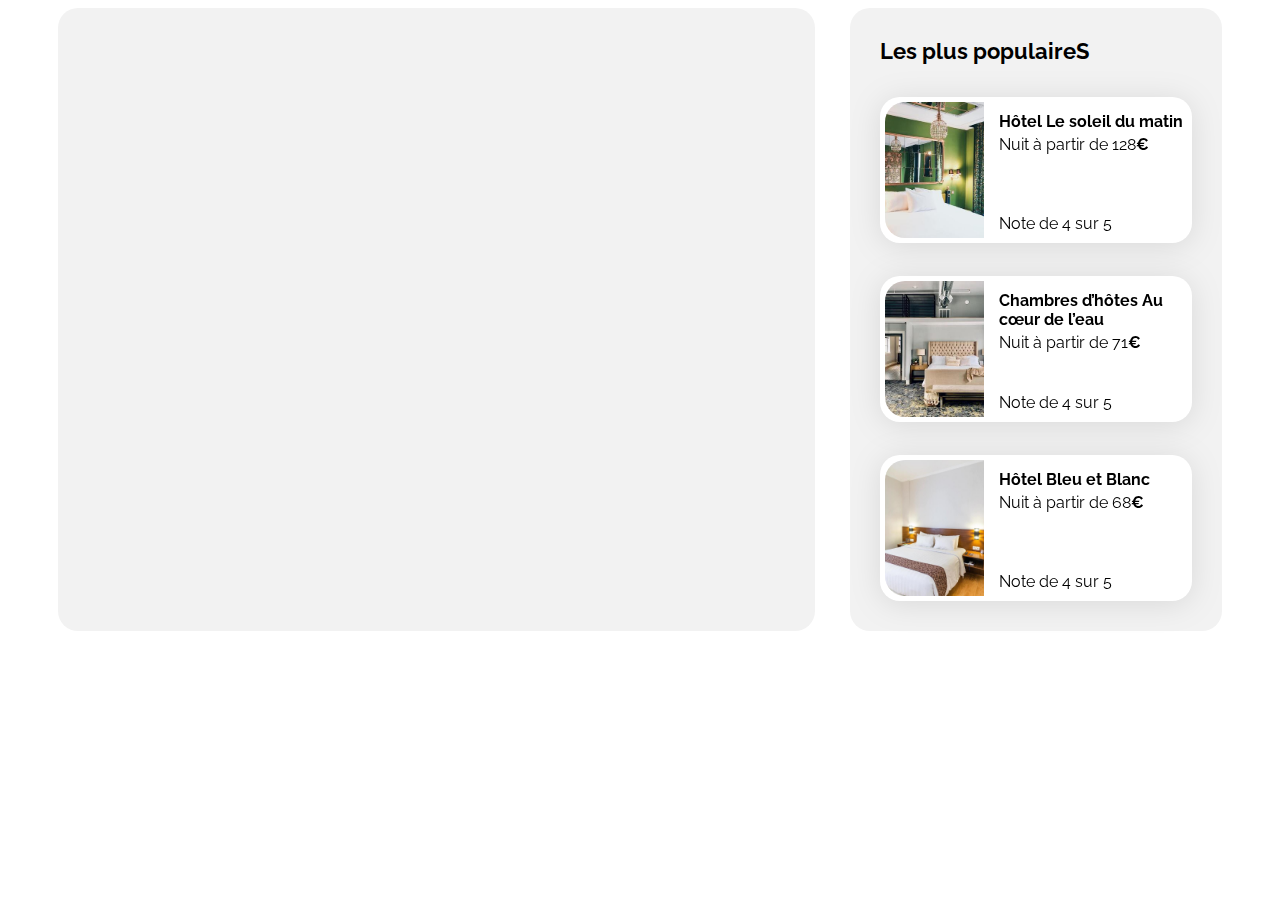
==== index.html @ c8951a64 "Test commit 1 populaireS" ====
<!DOCTYPE html>
<html lang="fr">

<head>
    <meta charset="UTF-8">
    <meta name="viewport" content="width=device-width, initial-scale=1.0">
    <title>Booki</title>
    <link rel="preconnect" href="https://fonts.googleapis.com">
    <link rel="preconnect" href="https://fonts.gstatic.com" crossorigin>
    <link href="https://fonts.googleapis.com/css2?family=Raleway:wght@400;500;700&display=swap" rel="stylesheet">
    <link rel="stylesheet" href="https://cdnjs.cloudflare.com/ajax/libs/font-awesome/6.2.1/css/all.min.css"
        integrity="sha512-MV7K8+y+gLIBoVD59lQIYicR65iaqukzvf/nwasF0nqhPay5w/9lJmVM2hMDcnK1OnMGCdVK+iQrJ7lzPJQd1w=="
        crossorigin="anonymous" referrerpolicy="no-referrer" />
    <link rel="stylesheet" href="./css/style.css">
</head>

<body>
    <div class="main-container">
        <header></header>
        <main>
            <div class="hebergements-and-populaires">
                <section class="hebergements">

                </section>
                <section class="populaires">
                    <div class="populaires-title">
                        <h2 class="section-title">Les plus populaireS </h2>
                        <i class="fa-solid fa-chart-line" aria-hidden="true"></i>
                    </div>
                    <div class="populaires-cards">
                        <a href="#">
                            <article class="card">
                                <img src="./images/hebergements/emile-guillemot.jpg" alt="Image de la chambre d'hôtel montrant un lit">
                                <div class="card-content">
                                    <div class="card-txt">
                                        <h3 class="card-title">Hôtel Le soleil du matin</h3>
                                        <p class="card-subtitle">Nuit à partir de 128<span class="euro">€</span></p>
                                    </div>
                                    <div class="card-rating">
                                        <i class="fa-xs fa-solid fa-star" aria-hidden="true"></i>
                                        <i class="fa-xs fa-solid fa-star" aria-hidden="true"></i>
                                        <i class="fa-xs fa-solid fa-star" aria-hidden="true"></i>
                                        <i class="fa-xs fa-solid fa-star" aria-hidden="true"></i>
                                        <i class="fa-xs fa-solid fa-star neutral-star" aria-hidden="true"></i>
                                        <span class="sr-only">Note de 4 sur 5</span>
                                    </div>
                                </div>
                            </article>
                        </a>
                        <a href="#">
                            <article class="card">
                                <img src="./images/hebergements/aw-creative.jpg" alt="Image de la chambre d'hôtel montrant un lit">
                                <div class="card-content">
                                    <div class="card-txt">
                                        <h3 class="card-title">Chambres d’hôtes Au cœur de l’eau</h3>
                                        <p class="card-subtitle">Nuit à partir de 71<span class="euro">€</span></p>
                                    </div>
                                    <div class="card-rating">
                                        <i class="fa-xs fa-solid fa-star" aria-hidden="true"></i>
                                        <i class="fa-xs fa-solid fa-star" aria-hidden="true"></i>
                                        <i class="fa-xs fa-solid fa-star" aria-hidden="true"></i>
                                        <i class="fa-xs fa-solid fa-star" aria-hidden="true"></i>
                                        <i class="fa-xs fa-solid fa-star neutral-star" aria-hidden="true"></i>
                                        <span class="sr-only">Note de 4 sur 5</span>
                                    </div>
                                </div>
                            </article>
                        </a>
                        <a href="#">
                            <article class="card">
                                <img src="./images/hebergements/febrian-zakaria2.jpg" alt="Image de la chambre d'hôtel montrant un lit">
                                <div class="card-content">
                                    <div class="card-txt">
                                        <h3 class="card-title">Hôtel Bleu et Blanc</h3>
                                        <p class="card-subtitle">Nuit à partir de 68<span class="euro">€</span></p>
                                    </div>
                                    <div class="card-rating">
                                        <i class="fa-xs fa-solid fa-star" aria-hidden="true"></i>
                                        <i class="fa-xs fa-solid fa-star" aria-hidden="true"></i>
                                        <i class="fa-xs fa-solid fa-star" aria-hidden="true"></i>
                                        <i class="fa-xs fa-solid fa-star" aria-hidden="true"></i>
                                        <i class="fa-xs fa-solid fa-star neutral-star" aria-hidden="true"></i>
                                        <span class="sr-only">Note de 4 sur 5</span>
                                    </div>
                                </div>
                            </article>
                        </a>
                    </div>
                </section>
            </div>
        </main>
        <footer></footer>
    </div>
</body>

</html>
---- css/style.css ----
/****** General ***********/
* {
    font-family: 'Raleway', sans-serif;
}

:root {
    --main-color: #0065FC;
    --main-bg-color: #F2F2F2;
    --filter-bg-color: #DEEBFF;
}

.fa-solid {
    color: var(--main-color);
}

body {
    display: flex;
    justify-content: center;
}

.main-container {
    width: 100%;
    max-width: 1440px;
    padding: 0 50px;
    box-sizing: border-box;
}

a {
    color: inherit;
    text-decoration: none;
}

.section-title {
    margin: 0;
    font-size: 22px;
}

.card {
    background-color: white;
    border-radius: 20px;
    padding: 5px;
    filter: drop-shadow(0px 3px 15px rgba(0, 0, 0, 0.1));
}

.card img {
    object-fit: cover;
}

.card-title {
    font-size: 16px;
}

.euro {
    font-weight: 700;
}

.neutral-star {
    color: var(--main-bg-color)
}

/****** Hebergements And Populaires ***********/
.hebergements-and-populaires {
    display: flex;
    justify-content: space-between;
}

.hebergements-and-populaires section {
    background-color: var(--main-bg-color);
    border-radius: 20px;
    padding: 30px;
    box-sizing: border-box;
}

/****** Hebergements ***********/
.hebergements {
    width: 65%;
}

/****** Populaires ***********/
.populaires {
    width: 32%;
}

.populaires-title {
    display: flex;
    justify-content: space-between;
    align-items: center;
}

.populaires-cards .card {
    display: flex;
    margin-top: 33px;
}

.populaires-cards img {
    width: 33%;
    height: 136px;
    border-top-left-radius: 20px;
    border-bottom-left-radius: 20px;
}

.populaires-cards .card-content {
    width: 67%;
    padding-left: 15px;
    display: flex;
    flex-direction: column;
    justify-content: space-between;
    box-sizing: border-box;
}

.populaires-cards .card-title {
    margin-top: 10px;
    margin-bottom: 4px;
}

.populaires-cards .card-subtitle {
    margin: 0;
}

.populaires-cards .card-rating {
    margin-bottom: 5px;
}




/* Le code ci-dessous correspond à la version responsive uniquement */

/****** Media queries ***********/
/* Medium devices (tablets, less/equal than 1024px) */
@media (max-width: 1024px) {
    .hebergements-and-populaires {
        flex-direction: column;
    }

    .hebergements {
        width: 100%;
    }

    .populaires {
        width: 100%;
        margin-top: 50px;
    }

    .populaires-cards {
        display: flex;
        flex-direction: row;
        justify-content: space-between;
    }

    .populaires-cards a {
        width: 30%;
    }

    .populaires-cards .card-title {
        font-size: 14px;
    }

    .populaires-cards .card-subtitle {
        font-size: 13px;
    }
}

/* Small devices (phones, less than 768px) */
@media (max-width: 767.98px) {
    /* ... */
}
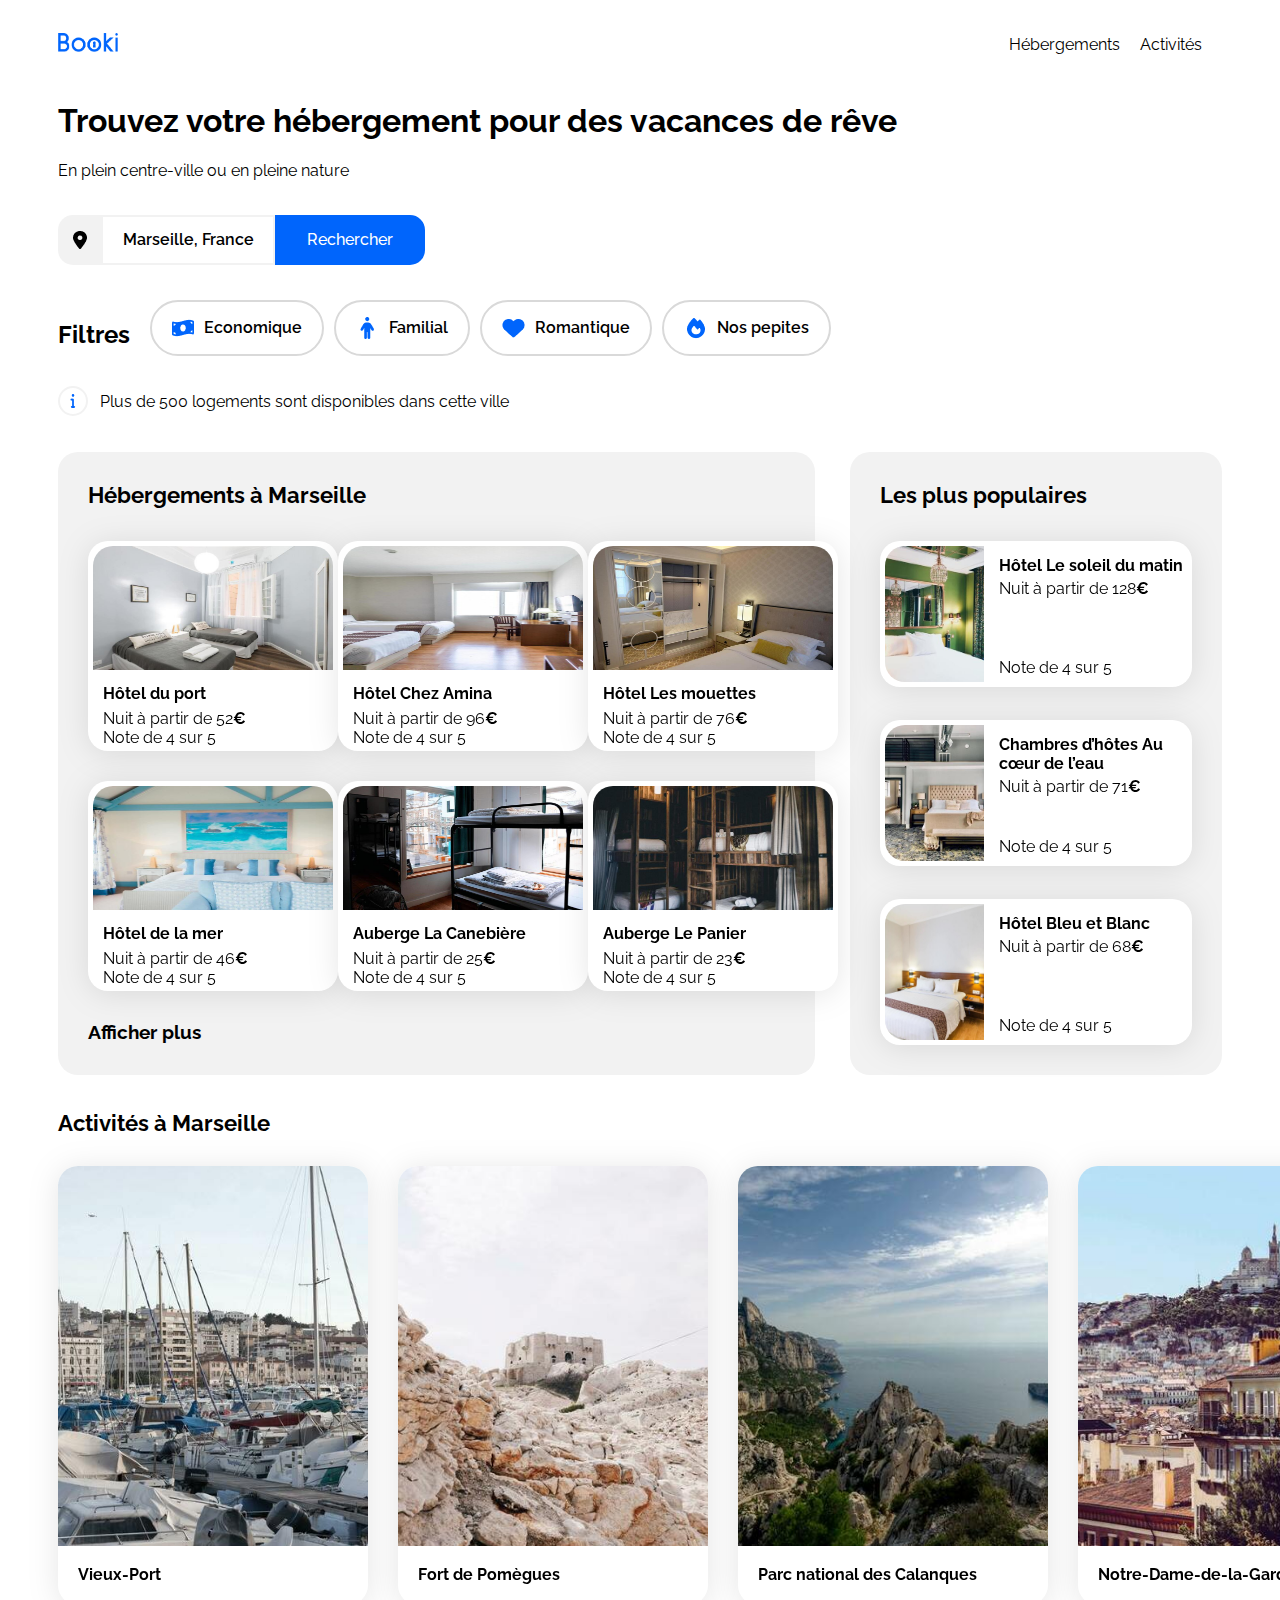
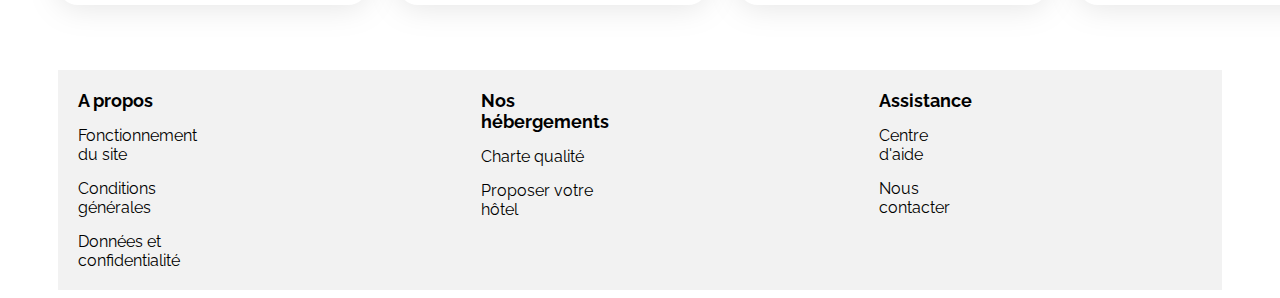
==== commit 340c7684: "Commit fin v1 pre responsiveness" ====
--- a/index.html
+++ b/index.html
@@ -16,15 +16,230 @@
 
 <body>
     <div class="main-container">
-        <header></header>
+        <header>
+            <div class="logo">
+                <img src="./images/logo/Booki.png" alt="Logo de Booki">  
+            </div>
+            <nav>
+                <ul>
+                    <li> <a href="XXXXXX">Hébergements</a></li>
+                    <li> <a href="XXXXXX">Activités</a></li>
+                </ul>
+            </nav>
+        </header>
         <main>
+            <section>
+                <h1>Trouvez votre hébergement pour des vacances de rêve</h1>
+                <p>En plein centre-ville ou en pleine nature</p>
+            </section>
+
+            <section>
+                <form action="" method="get">   
+                    <div class="icon-container">
+                        <img src="./images/Icones/Vector.png" alt="Icone">    
+                    </div>
+                    <input type="text" name="localisation" id="localisationInput" placeholder="Marseille, France">
+                    <button type="submit" id="searchButton">Rechercher</button>
+                </form>
+            </section>
+
+            <!-- Section filtres -->
+
+            <section class="filters-section">
+                
+                <h2>Filtres</h2>
+                
+                    <button type="submit" id="filterEconomic">
+                        <div class="filter-item">
+                        <img src="./images/Icones/Property 1=price.png" alt="iconeEconomic">   
+                        Economique
+                         </div>
+                    </button>
+
+                    <button type="submit" id="filterFamily">
+                        <div class="filter-item">
+                        <img src="./images/Icones/Property 1=family.png" alt="iconFamily"> 
+                        Familial
+                        </div>
+                    </button>
+                    
+                    <button type="submit" id="filterRomantic">
+                        <div class="filter-item">
+                        <img src="./images/Icones/Property 1=romantic.png" alt="iconRomantic">
+                        Romantique
+                        </div>
+                    </button>
+
+                    <button type="submit" id="filterBest">
+                        <div class="filter-item">
+                        <img src="./images/Icones/Property 1=fire.png" alt="iconFire"> 
+                        Nos pepites
+                        </div>
+                    </button>                      
+            </section>
+
+            
+            <!-- Mini section INFO -->
+
+            <section class="cadre-info">
+                <img src="./images/Icones/Property 1=info.png" alt="iconInfo" class="image-info">
+                <p>Plus de 500 logements sont disponibles dans cette ville</p>
+            </section>
+
+
             <div class="hebergements-and-populaires">
+
+             <!-- Section Hebergements -->
+
                 <section class="hebergements">
 
+                    <h2 class="section-title">Hébergements à Marseille</h2>
+                   
+                    <div class="hebergements-cards">   <!-- Equivalent de populaire-cards -->
+                        
+                    <div class="card-in-rows"> <!-- 1ère ligne via card-in-rows -->
+                        
+                        <!-- Card 1 -->
+                        <a href="#">
+                            <article class="card-hebergements">
+                                <img src="./images/hebergements/fred-kleber.jpg" alt="Image de l'hôtel du port">
+                                <div class="card-content-hebergement">
+                                    <div class="card-txt">
+                                        <h3 class="card-title-hebergements">Hôtel du port</h3>
+                                        <p class="card-subtitle-hebergements">Nuit à partir de 52<span class="euro">€</span></p>
+                                    </div>
+                                    <div class="card-rating-hebergements">
+                                        <i class="fa-xs fa-solid fa-star" aria-hidden="true"></i>
+                                        <i class="fa-xs fa-solid fa-star" aria-hidden="true"></i>
+                                        <i class="fa-xs fa-solid fa-star" aria-hidden="true"></i>
+                                        <i class="fa-xs fa-solid fa-star" aria-hidden="true"></i>
+                                        <i class="fa-xs fa-solid fa-star neutral-star" aria-hidden="true"></i>
+                                        <span class="sr-only">Note de 4 sur 5</span>
+                                    </div>
+                                </div>
+                            </article>
+                        </a>
+                        
+                        <!-- Card 2 -->
+                        <a href="#">
+                            <article class="card-hebergements">
+                                <img src="./images/hebergements/febrian-zakaria.jpg" alt="Image de l'hotel Chez Amina">
+                                <div class="card-content-hebergement">
+                                    <div class="card-txt">
+                                        <h3 class="card-title-hebergements">Hôtel Chez Amina</h3>
+                                        <p class="card-subtitle-hebergements">Nuit à partir de 96<span class="euro">€</span></p>
+                                    </div>
+                                    <div class="card-rating-hebergements">
+                                        <i class="fa-xs fa-solid fa-star" aria-hidden="true"></i>
+                                        <i class="fa-xs fa-solid fa-star" aria-hidden="true"></i>
+                                        <i class="fa-xs fa-solid fa-star" aria-hidden="true"></i>
+                                        <i class="fa-xs fa-solid fa-star" aria-hidden="true"></i>
+                                        <i class="fa-xs fa-solid fa-star neutral-star" aria-hidden="true"></i>
+                                        <span class="sr-only">Note de 4 sur 5</span>
+                                    </div>
+                                </div>
+                            </article>
+                        </a>
+                        
+                        <!-- Card 3 -->
+                        <a href="#">
+                            <article class="card-hebergements">
+                                <img src="./images/hebergements/reisetopia.jpg" alt="Image l'hôtel les mouettes">
+                                <div class="card-content-hebergement">
+                                    <div class="card-txt">
+                                        <h3 class="card-title-hebergements">Hôtel Les mouettes</h3>
+                                        <p class="card-subtitle-hebergements">Nuit à partir de 76<span class="euro">€</span></p>
+                                    </div>
+                                    <div class="card-rating-hebergements">
+                                        <i class="fa-xs fa-solid fa-star" aria-hidden="true"></i>
+                                        <i class="fa-xs fa-solid fa-star" aria-hidden="true"></i>
+                                        <i class="fa-xs fa-solid fa-star" aria-hidden="true"></i>
+                                        <i class="fa-xs fa-solid fa-star" aria-hidden="true"></i>
+                                        <i class="fa-xs fa-solid fa-star neutral-star" aria-hidden="true"></i>
+                                        <span class="sr-only">Note de 4 sur 5</span>
+                                    </div>
+                                </div>
+                            </article>
+                        </a> 
+                        
+                    </div>  <!-- Fin de la 1ère ligne via card-in-rows -->
+
+                    <div class="card-in-rows"> <!-- Deuxième ligne via card-in-rows -->
+
+                        <!-- Card 4 -->
+                        <a href="#">
+                            <article class="card-hebergements">
+                                <img src="./images/hebergements/annie-spratt.jpg" alt="Image l'hôtel de la mer">
+                                <div class="card-content-hebergement">
+                                    <div class="card-txt">
+                                        <h3 class="card-title-hebergements">Hôtel de la mer</h3>
+                                        <p class="card-subtitle-hebergements">Nuit à partir de 46<span class="euro">€</span></p>
+                                    </div>
+                                    <div class="card-rating-hebergements">
+                                        <i class="fa-xs fa-solid fa-star" aria-hidden="true"></i>
+                                        <i class="fa-xs fa-solid fa-star" aria-hidden="true"></i>
+                                        <i class="fa-xs fa-solid fa-star" aria-hidden="true"></i>
+                                        <i class="fa-xs fa-solid fa-star" aria-hidden="true"></i>
+                                        <i class="fa-xs fa-solid fa-star neutral-star" aria-hidden="true"></i>
+                                        <span class="sr-only">Note de 4 sur 5</span>
+                                    </div>
+                                </div>
+                            </article>
+                        </a> 
+                        
+                        <!-- Card 5 -->
+                        <a href="#">
+                            <article class="card-hebergements">
+                                <img src="./images/hebergements/marcus-loke.jpg" alt="Image de l'auberge La Canebière">
+                                <div class="card-content-hebergement">
+                                    <div class="card-txt">
+                                        <h3 class="card-title-hebergements">Auberge La Canebière</h3>
+                                        <p class="card-subtitle-hebergements">Nuit à partir de 25<span class="euro">€</span></p>
+                                    </div>
+                                    <div class="card-rating-hebergements">
+                                        <i class="fa-xs fa-solid fa-star" aria-hidden="true"></i>
+                                        <i class="fa-xs fa-solid fa-star" aria-hidden="true"></i>
+                                        <i class="fa-xs fa-solid fa-star" aria-hidden="true"></i>
+                                        <i class="fa-xs fa-solid fa-star" aria-hidden="true"></i>
+                                        <i class="fa-xs fa-solid fa-star neutral-star" aria-hidden="true"></i>
+                                        <span class="sr-only">Note de 4 sur 5</span>
+                                    </div>
+                                </div>
+                            </article>
+                        </a> 
+                        
+                        <!-- Card 6 -->
+                        <a href="#">
+                            <article class="card-hebergements">
+                                <img src="./images/hebergements/nicate-lee.jpg" alt="Image l'auberge Le Panier">
+                                <div class="card-content-hebergement">
+                                    <div class="card-txt">
+                                        <h3 class="card-title-hebergements">Auberge Le Panier</h3>
+                                        <p class="card-subtitle-hebergements">Nuit à partir de 23<span class="euro">€</span></p>
+                                    </div>
+                                    <div class="card-rating-hebergements">
+                                        <i class="fa-xs fa-solid fa-star" aria-hidden="true"></i>
+                                        <i class="fa-xs fa-solid fa-star" aria-hidden="true"></i>
+                                        <i class="fa-xs fa-solid fa-star" aria-hidden="true"></i>
+                                        <i class="fa-xs fa-solid fa-star" aria-hidden="true"></i>
+                                        <i class="fa-xs fa-solid fa-star neutral-star" aria-hidden="true"></i>
+                                        <span class="sr-only">Note de 4 sur 5</span>
+                                    </div>
+                                </div>
+                            </article>
+                        </a>
+                    </div>  <!-- Fin de la deuxième ligne via card-in-rows -->
+                    <h3 class="section-show-more">Afficher plus</h3>
+                    </div>
                 </section>
+            <!-- Fin de la section Hegergements -->
+
+                
+            <!-- Section Populaires -->
+
                 <section class="populaires">
                     <div class="populaires-title">
-                        <h2 class="section-title">Les plus populaireS </h2>
+                        <h2 class="section-title">Les plus populaires</h2>
                         <i class="fa-solid fa-chart-line" aria-hidden="true"></i>
                     </div>
                     <div class="populaires-cards">
@@ -87,9 +302,93 @@
                         </a>
                     </div>
                 </section>
+                <!-- Fin de la section Populaires -->
             </div>
+            <!-- Fin du bloc Hegergements + Populaires -->
+            
+            
+            
+            <!-- Début section Activités -->
+            <section class="activities">
+
+                <h2 class="section-title">Activités à Marseille</h2>
+
+                <!-- Début Div 4 cartes activités -->
+                <div class="activities-cards">
+                    
+                    <!-- Card 1 Activités -->
+                    <a href="#">
+                        <article class="card-activities">
+                            <img src="./images/activites/reno-laithienne.jpg" alt="Image du Vieux-Port">
+                            <div class="card-content-activity">
+                                    <h3 class="card-title-activity">Vieux-Port</h3>
+                        </article>
+                    </a>                    
+                    
+                    
+                    <!-- Card 2 Activités -->
+                    <a href="#">
+                        <article class="card-activities">
+                            <img src="./images/activites/paul-hermann.jpg" alt="Image du Fort de Pomègues">
+                            <div class="card-content-activity">
+                                    <h3 class="card-title-activity">Fort de Pomègues</h3>
+                        </article>
+                    </a>                    
+                    
+                    <!-- Card 3 Activités -->
+                    <a href="#">
+                        <article class="card-activities">
+                            <img src="./images/activites/kilyan-sockalingum.jpg" alt="Image du Parc national des Calanques">
+                            <div class="card-content-activity">
+                                    <h3 class="card-title-activity">Parc national des Calanques</h3>
+                        </article>
+                    </a>                    
+                    
+                    <!-- Card 4 Activités -->
+                    <a href="#">
+                        <article class="card-activities">
+                            <img src="./images/activites/florian-wehde.jpg" alt="Image de Notre-Dame-de-la-Garde">
+                            <div class="card-content-activity">
+                                    <h3 class="card-title-activity">Notre-Dame-de-la-Garde</h3>
+                        </article>
+                    </a>
+                </div>
+                <!-- Fin Div 4 cartes activités -->
+            </section>
+            <!-- Fin section Activités -->
         </main>
-        <footer></footer>
+
+        <footer>
+            <section class="footer">
+
+                <!-- Colonne 1 Footer -->
+                    <article class="card-footer">
+                        <h3 class="card-title-footer">A propos</h3>
+                        <a href="#">Fonctionnement du site</a>
+                        <a href="#">Conditions générales</a>
+                        <a href="#">Données et confidentialité</a>
+                    </article>
+                </a>
+                
+                <!-- Colonne 2 Footer -->
+                <article class="card-footer">
+                    <h3 class="card-title-footer">Nos hébergements</h3>
+                    <a href="#">Charte qualité</a>
+                    <a href="#">Proposer votre hôtel</a>
+                </article>
+            </a>          
+            
+            <!-- Colonne 3 Footer -->
+            <article class="card-footer">
+                <h3 class="card-title-footer">Assistance</h3>
+                <a href="#">Centre d'aide</a>
+                <a href="#">Nous contacter</a>
+            </article>
+        </a>                                                  
+
+            </section>
+
+        </footer>
     </div>
 </body>
 
--- a/css/style.css
+++ b/css/style.css
@@ -17,6 +17,166 @@
     display: flex;
     justify-content: center;
 }
+
+header {
+    display: flex;
+    flex-direction: row;
+    justify-content:space-between;
+}
+
+/* Commentaire CSS */
+
+.logo img {
+    width: 60px;
+    height: auto;
+    padding-left: 0px;
+    padding-top: 25px;
+}
+
+
+nav {
+    display: flex;
+    align-items: center;
+}
+
+nav ul {
+    display: flex;
+    flex-direction: row;
+    list-style-type: none;
+}
+
+nav li {
+    margin-right: 20px;
+    border-top: 1px solid transparent;
+    line-height: 40px;
+    box-sizing: border-box;
+    margin-top: 0px;
+}
+
+nav li:hover {
+    color:#0065FC;
+    border-top-color:#0065FC;
+}
+
+form {
+    display:flex;
+    margin-top: 35px;
+    margin-bottom: 35px;
+}
+
+#searchButton {
+    background-color: #0065FC;
+    color:white;
+    border:2px solid #0065FC;
+    padding: 10px;    
+    font-weight: 500;
+    font-size: medium;
+    width: 150px;
+    border-top-right-radius: 15px;
+    border-bottom-right-radius: 15px;
+}
+
+
+input {
+    padding:15px;
+    border: 2px solid #F2F2F2;
+    width:12%;
+}
+
+.icon-container {
+    background-color: #F2F2F2;
+    padding: 10px; 
+    display: flex;
+    align-items: center;
+    width: 2%;
+    justify-content: center;
+    border-top-left-radius: 15px;
+    border-bottom-left-radius: 15px;
+}
+
+#localisationInput::placeholder {
+    color:black;
+    font-weight: 600;
+    font-size: medium;
+    text-align: center;
+}
+
+#filterEconomic,
+#filterFamily,
+#filterRomantic,
+#filterBest {
+    border: 2px solid #d9d9d9;
+    padding: 15px 20px;
+    margin-right: 10px;
+    background-color: transparent;
+    border-radius: 30px;
+    color:black;
+    font-weight: 600;
+    font-size: medium;
+    margin-bottom: 20px;
+}
+
+#filterEconomic:hover,
+#filterFamily:hover,
+#filterRomantic:hover,
+#filterBest:hover {
+    border: 2px solid #d9d9d9;
+    padding: 15px 20px;
+    margin-right: 10px;
+    background-color: #DEEBFF;
+    border-radius: 30px;
+    color:black;
+    font-weight: 600;
+    font-size: medium;
+    margin-bottom: 20px;
+}
+
+.filter-item {
+    display: flex;
+    justify-content: space-between;
+    align-items: center;
+}
+
+.filter-item img {
+    margin-right:10px;
+}
+
+.filters-section {
+    display:flex;
+    flex-wrap: wrap;
+}
+
+.filters-section h2 {
+    margin-right:20px;
+}
+
+
+/****** 
+6 mai - Cadre info : 
+- Flexbox sur toute la section via "cadre-info" pour center pour aligner horizontalement l'icone et le texte
+- un espace à droite de l'image avec cadre-info img
+- J'ai rajouté une classe à l'image (class="image-info") pour l'entourer du rond
+***********/
+
+.cadre-info {
+    display: flex;
+    align-items: center;
+    margin-bottom: 25px;
+}
+
+.cadre-info img {
+    margin-right: 12px;
+}
+
+.image-info {
+    border: 2px solid #f2f2f2;
+    border-radius: 30px;
+    padding: 5px 10px;
+}
+
+
+/****** CSS de la partie Hébergements ***********/
+
 
 .main-container {
     width: 100%;
@@ -76,6 +236,70 @@
     width: 65%;
 }
 
+.card-in-rows {
+    display: flex;
+    flex-direction: row;
+    align-items: flex-start;
+    justify-content: space-between;
+    margin-bottom:30px;
+ }
+
+.hebergements-cards {
+    margin-top: 33px;
+}
+
+.hebergements img {
+    width: 100%;
+    height: 124px;
+    border-top-right-radius: 20px;
+    border-top-left-radius: 20px;
+}
+
+.card-hebergements {
+    display: flex;
+    padding-bottom: 15px;
+    flex-direction: column;
+    align-items: flex-start;
+    align-self: stretch;
+    gap: 4px;
+    flex: 1 0 0;
+    background-color: white;
+    border-radius: 20px;
+    padding: 5px;
+    filter: drop-shadow(0px 3px 15px rgba(0, 0, 0, 0.1));
+    width: 240px;
+    height: 200px;
+}
+
+.card-content-hebergement {
+    width: 100%;
+    padding-left: 10px;
+    display: flex;
+    flex-direction: column;
+    justify-content: flex-start;
+    box-sizing: border-box;
+}
+
+
+.card-title-hebergements {
+    margin-top: 10px;
+    margin-bottom: 6px;
+    font-size: 16px;
+}
+
+.card-subtitle-hebergements {
+    margin: 0;
+}
+
+.card-rating-hebergements {
+    margin-bottom: 5px;
+}
+
+.section-show-more {
+    margin-top: 10px;
+    margin-bottom: 0px;
+}
+
 /****** Populaires ***********/
 .populaires {
     width: 32%;
@@ -122,6 +346,80 @@
 }
 
 
+/****** CSS de la partie Activités ***********/
+
+
+    /* Toute section activités (titre et cartes) */
+.activities {
+    padding-top: 35px;
+    padding-bottom: 35px;
+}
+
+    /* Propriétés du container incluant 4 cartes */
+.activities-cards {
+    display: flex;
+    flex-direction: row;
+    gap:30px;
+    width: auto;
+    height: 439px;
+    padding-top: 30px;
+    padding-bottom: 30px;
+}
+
+    /* Propriétés de 1 carte spécifique (image + nom) */
+.card-activities {
+    display: flex;
+    flex-direction: column;
+    border-radius: 20px;
+    background-color: white;
+    filter: drop-shadow(0px 3px 15px rgba(0, 0, 0, 0.1));
+    width: auto;
+    height: 439px;
+    }
+
+    /* Propriétés de toutes les images de la section activités */
+.activities img {
+    border-top-right-radius: 20px;
+    border-top-left-radius: 20px;
+    width: 310px;
+    height: 380px;
+    object-fit: cover;
+}
+
+.card-title-activity {
+    font-size: 16px;
+    padding-left: 20px;
+    padding-top: 3px;
+}
+
+
+/****** CSS du footer ***********/
+
+.footer {
+   background-color: #f2f2f2;
+   display: flex;
+   flex-direction: row;
+   align-items: flex-start;
+   align-self: stretch;
+}
+
+
+.card-footer {
+    display: flex;
+    flex-direction: column;
+    padding-left: 20px;
+    padding-top: 20px;
+    padding-bottom: 20px;
+    gap:15px;
+    padding-right: 250px;
+}
+
+.card-title-footer {
+    font-size: 18px;
+    font-weight: 700;
+    margin:0px;
+}
+
 
 
 /* Le code ci-dessous correspond à la version responsive uniquement */
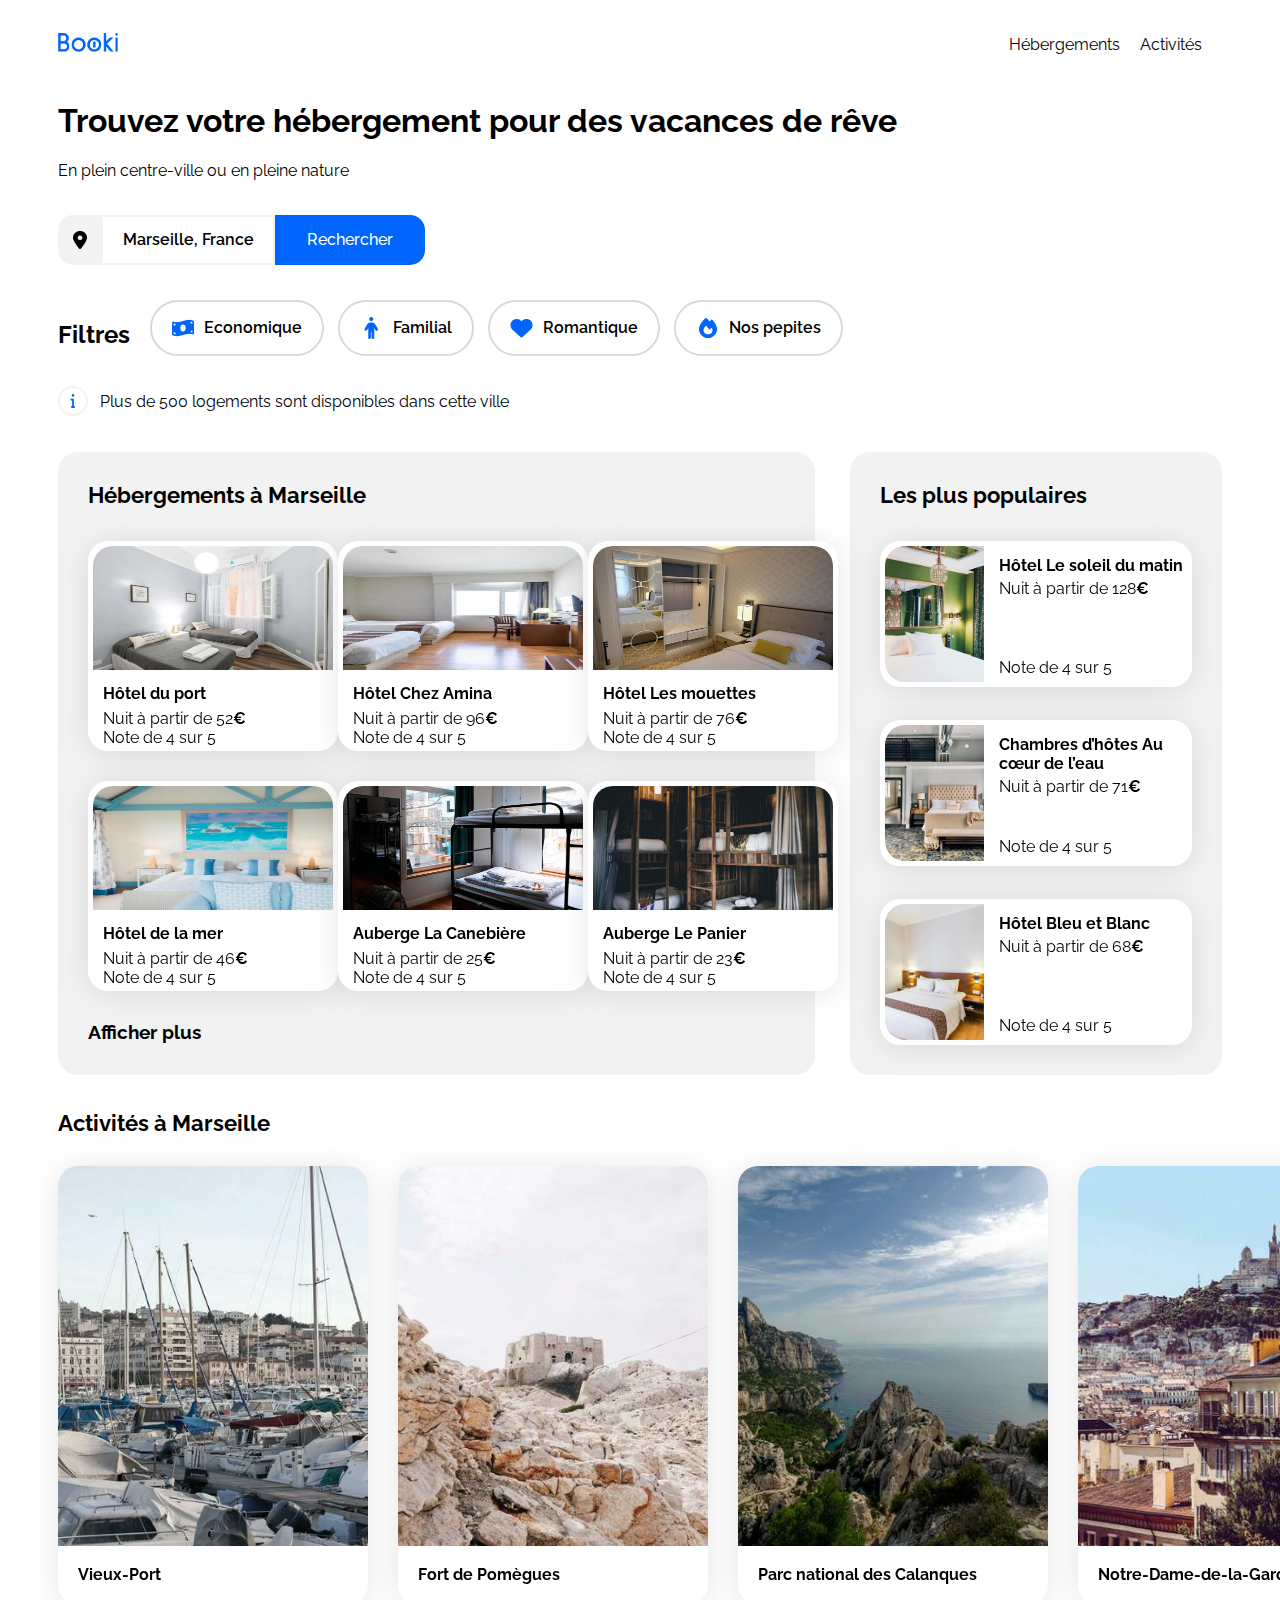
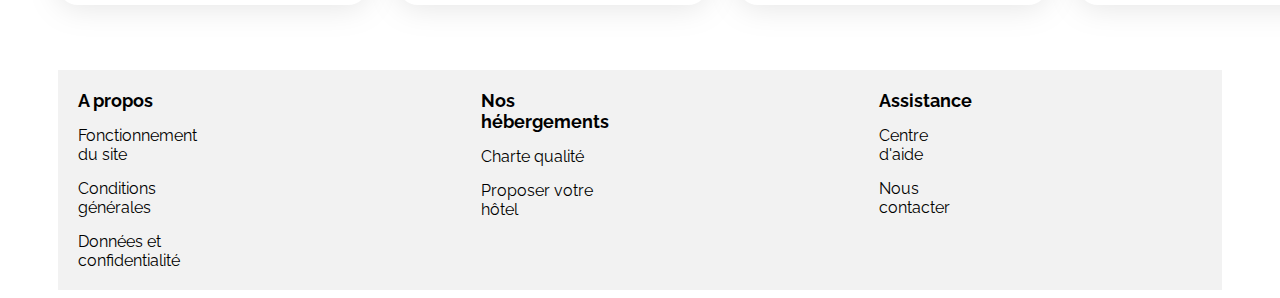
==== commit eb417b06: "Responsiveness tablette (pre-correction qualité code)" ====
--- a/index.html
+++ b/index.html
@@ -49,6 +49,8 @@
                 
                 <h2>Filtres</h2>
                 
+                <!-- Ajout de la div pour la version responsive tablette -->
+                <div class="filters-buttons">
                     <button type="submit" id="filterEconomic">
                         <div class="filter-item">
                         <img src="./images/Icones/Property 1=price.png" alt="iconeEconomic">   
@@ -75,7 +77,8 @@
                         <img src="./images/Icones/Property 1=fire.png" alt="iconFire"> 
                         Nos pepites
                         </div>
-                    </button>                      
+                    </button>
+                </div> <!-- Fin de la div ajoutée pour la version responsive tablette -->                      
             </section>
 
             
--- a/css/style.css
+++ b/css/style.css
@@ -427,6 +427,67 @@
 /****** Media queries ***********/
 /* Medium devices (tablets, less/equal than 1024px) */
 @media (max-width: 1024px) {
+
+    .filters-section {
+        flex-direction: column; /* Bouton filtre au dessus en tablette */
+    }
+
+    input {
+        width: 18%; /* Champ recherche plus large pour permettre placeholder tenir en entier */
+    }
+
+
+                            /* Propriétés tablette des cartes activités */
+
+    /* Container incluant 4 cartes */
+.activities-cards {
+    display: flex;
+    flex-direction: row;
+    gap:30px;
+    width: auto;
+    height: 200px;
+    padding-top: 30px;
+    padding-bottom: 85px;
+}
+
+    /* 1 carte spécifique (image + nom) */
+.card-activities {
+    display: flex;
+    flex-direction: column;
+    border-radius: 20px;
+    background-color: white;
+    filter: drop-shadow(0px 3px 15px rgba(0, 0, 0, 0.1));
+    width: auto;
+    height: auto;
+    min-height: 275px;
+    }
+
+    /* Toutes les images de la section activités */
+.activities img {
+    border-top-right-radius: 20px;
+    border-top-left-radius: 20px;
+    width: 100%;
+    min-width: 200px;
+    height: 200px;
+    object-fit: cover;
+}
+
+.card-content-activity {
+    display:flex;
+    flex-direction: column;
+    justify-content: center;
+    padding-top: 7px; 
+}
+
+
+/* Footer tablette */
+ .card-footer {
+     padding-right: 125px;
+ }
+ 
+
+/* Propriétés déjà pré-définies */
+
     .hebergements-and-populaires {
         flex-direction: column;
     }
@@ -459,6 +520,9 @@
     }
 }
 
+
+
+
 /* Small devices (phones, less than 768px) */
 @media (max-width: 767.98px) {
     /* ... */
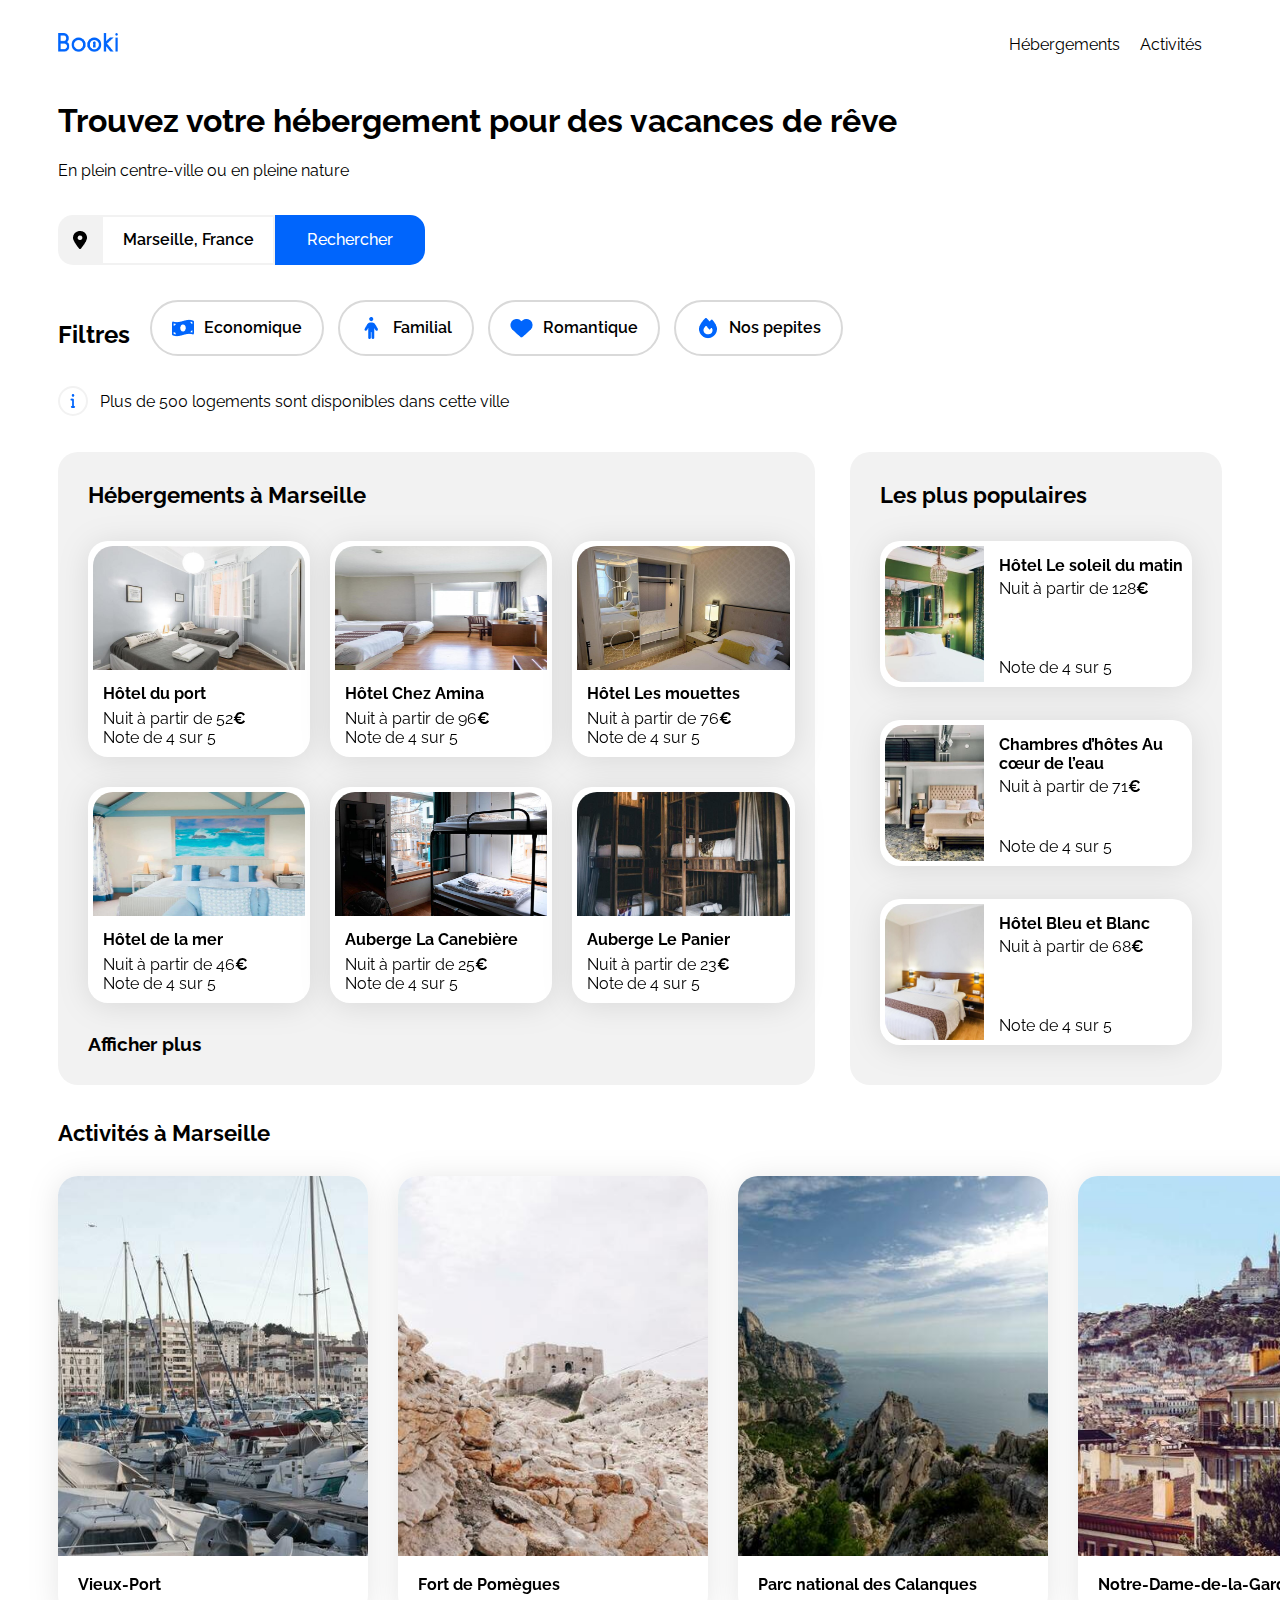
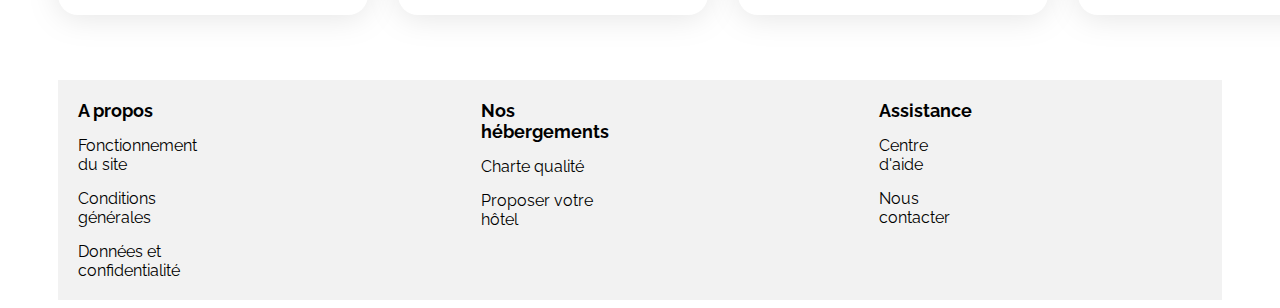
==== commit 855b9f0a: "Mobile et tablette ok, desktop en cours" ====
--- a/index.html
+++ b/index.html
@@ -10,7 +10,7 @@
     <link href="https://fonts.googleapis.com/css2?family=Raleway:wght@400;500;700&display=swap" rel="stylesheet">
     <link rel="stylesheet" href="https://cdnjs.cloudflare.com/ajax/libs/font-awesome/6.2.1/css/all.min.css"
         integrity="sha512-MV7K8+y+gLIBoVD59lQIYicR65iaqukzvf/nwasF0nqhPay5w/9lJmVM2hMDcnK1OnMGCdVK+iQrJ7lzPJQd1w=="
-        crossorigin="anonymous" referrerpolicy="no-referrer" />
+        crossorigin="anonymous" referrerpolicy="no-referrer">
     <link rel="stylesheet" href="./css/style.css">
 </head>
 
@@ -34,7 +34,7 @@
             </section>
 
             <section>
-                <form action="" method="get">   
+                <form action="#" method="get">   
                     <div class="icon-container">
                         <img src="./images/Icones/Vector.png" alt="Icone">    
                     </div>
@@ -48,44 +48,46 @@
             <section class="filters-section">
                 
                 <h2>Filtres</h2>
+        
+                <div class="filters-buttons">         <!-- Ajout de la div pour la version responsive tablette -->
+                    
+                    <button type="submit" id="filterEconomic">
+                        <span class="filter-item">
+                        <img src="./images/Icones/Property1=price.png" alt="iconeEconomic">   
+                        Economique
+                         </span>
+                    </button>
+
+                    <button type="submit" id="filterFamily">
+                        <span class="filter-item">
+                        <img src="./images/Icones/Property1=family.png" alt="iconFamily"> 
+                        Familial
+                        </span>
+                    </button>
+
+                    <button type="submit" id="filterRomantic">
+                        <span class="filter-item">
+                        <img src="./images/Icones/Property1=romantic.png" alt="iconRomantic">
+                        Romantique
+                        </span>
+                    </button>
+
+                    <button type="submit" id="filterBest">
+                        <span class="filter-item">
+                        <img src="./images/Icones/Property1=fire.png" alt="iconFire"> 
+                        Nos pepites
+                        </span>
+                    </button>
+                </div> <!-- Fin de la div ajoutée pour la version responsive tablette --> 
                 
-                <!-- Ajout de la div pour la version responsive tablette -->
-                <div class="filters-buttons">
-                    <button type="submit" id="filterEconomic">
-                        <div class="filter-item">
-                        <img src="./images/Icones/Property 1=price.png" alt="iconeEconomic">   
-                        Economique
-                         </div>
-                    </button>
-
-                    <button type="submit" id="filterFamily">
-                        <div class="filter-item">
-                        <img src="./images/Icones/Property 1=family.png" alt="iconFamily"> 
-                        Familial
-                        </div>
-                    </button>
-                    
-                    <button type="submit" id="filterRomantic">
-                        <div class="filter-item">
-                        <img src="./images/Icones/Property 1=romantic.png" alt="iconRomantic">
-                        Romantique
-                        </div>
-                    </button>
-
-                    <button type="submit" id="filterBest">
-                        <div class="filter-item">
-                        <img src="./images/Icones/Property 1=fire.png" alt="iconFire"> 
-                        Nos pepites
-                        </div>
-                    </button>
-                </div> <!-- Fin de la div ajoutée pour la version responsive tablette -->                      
+                
             </section>
 
             
             <!-- Mini section INFO -->
 
             <section class="cadre-info">
-                <img src="./images/Icones/Property 1=info.png" alt="iconInfo" class="image-info">
+                <img src="./images/Icones/Property1=info.png" alt="iconInfo" class="image-info">
                 <p>Plus de 500 logements sont disponibles dans cette ville</p>
             </section>
 
@@ -325,6 +327,7 @@
                             <img src="./images/activites/reno-laithienne.jpg" alt="Image du Vieux-Port">
                             <div class="card-content-activity">
                                     <h3 class="card-title-activity">Vieux-Port</h3>
+                            </div>
                         </article>
                     </a>                    
                     
@@ -335,6 +338,7 @@
                             <img src="./images/activites/paul-hermann.jpg" alt="Image du Fort de Pomègues">
                             <div class="card-content-activity">
                                     <h3 class="card-title-activity">Fort de Pomègues</h3>
+                            </div>
                         </article>
                     </a>                    
                     
@@ -344,6 +348,7 @@
                             <img src="./images/activites/kilyan-sockalingum.jpg" alt="Image du Parc national des Calanques">
                             <div class="card-content-activity">
                                     <h3 class="card-title-activity">Parc national des Calanques</h3>
+                            </div>
                         </article>
                     </a>                    
                     
@@ -353,6 +358,7 @@
                             <img src="./images/activites/florian-wehde.jpg" alt="Image de Notre-Dame-de-la-Garde">
                             <div class="card-content-activity">
                                     <h3 class="card-title-activity">Notre-Dame-de-la-Garde</h3>
+                            </div>
                         </article>
                     </a>
                 </div>
@@ -371,15 +377,14 @@
                         <a href="#">Conditions générales</a>
                         <a href="#">Données et confidentialité</a>
                     </article>
-                </a>
+
                 
                 <!-- Colonne 2 Footer -->
                 <article class="card-footer">
                     <h3 class="card-title-footer">Nos hébergements</h3>
                     <a href="#">Charte qualité</a>
                     <a href="#">Proposer votre hôtel</a>
-                </article>
-            </a>          
+                </article>          
             
             <!-- Colonne 3 Footer -->
             <article class="card-footer">
@@ -387,7 +392,7 @@
                 <a href="#">Centre d'aide</a>
                 <a href="#">Nous contacter</a>
             </article>
-        </a>                                                  
+                                    
 
             </section>
 
--- a/css/style.css
+++ b/css/style.css
@@ -267,8 +267,14 @@
     border-radius: 20px;
     padding: 5px;
     filter: drop-shadow(0px 3px 15px rgba(0, 0, 0, 0.1));
-    width: 240px;
-    height: 200px;
+}
+
+.card-hebergements {
+    width: 100%;
+}
+
+.card-in-rows a {
+    width: calc(33.33% - 20px); 
 }
 
 .card-content-hebergement {
@@ -443,8 +449,8 @@
 .activities-cards {
     display: flex;
     flex-direction: row;
-    gap:30px;
-    width: auto;
+    justify-content: space-between;
+    /* gap:30px; */
     height: 200px;
     padding-top: 30px;
     padding-bottom: 85px;
@@ -457,7 +463,7 @@
     border-radius: 20px;
     background-color: white;
     filter: drop-shadow(0px 3px 15px rgba(0, 0, 0, 0.1));
-    width: auto;
+    width: 100%;
     height: auto;
     min-height: 275px;
     }
@@ -467,7 +473,6 @@
     border-top-right-radius: 20px;
     border-top-left-radius: 20px;
     width: 100%;
-    min-width: 200px;
     height: 200px;
     object-fit: cover;
 }
@@ -480,9 +485,30 @@
 }
 
 
+/* HEBERGEMENTS - Tablette */
+
+.card-hebergements {
+    width: 100%;
+}
+
+.card-in-rows a {
+    width: calc(33.33% - 20px); 
+}
+
+.card-in-rows a img {
+    width: 100%;
+}
+
+/* ACTIVITÉS - Tablette (pour l'image pas assez large) */
+
+
+.activities-cards a {
+    width: 100%;
+}
+
 /* Footer tablette */
  .card-footer {
-     padding-right: 125px;
+     padding-right: 115px;
  }
  
 
@@ -523,7 +549,234 @@
 
 
 
+
+
+
 /* Small devices (phones, less than 768px) */
 @media (max-width: 767.98px) {
-    /* ... */
+
+
+    section {
+        padding-left:20px;
+        padding-right: 20px;
+    }
+
+
+    body {
+        margin: 0px;
+    }
+
+    .main-container {
+        padding: 0px;
+    }
+
+
+    .logo {
+        display: flex;
+        justify-content: center;
+        align-items: center;
+        padding-bottom: 20px;
+    }
+    
+
+    header {
+        display: flex;
+        flex-direction: column;
+        justify-content:space-between;
+    }
+
+    main {
+        padding-left: 0px;
+        padding-right: 0px;
+    }
+
+    /* Menu haut prend toute la largeur */
+
+    nav ul {
+        display: flex;
+        flex-direction: row;
+        list-style-type: none;
+        width: 100%; 
+        justify-content: space-between; 
+        padding-left: 0px;
+    }
+    
+    nav li {
+        margin-right: 0; 
+        width: 50%; 
+        text-align: center; 
+    }
+
+    /* Barre de recherche MOBILE */
+    
+    #searchButton {
+        width: 49px;
+        padding: 15px;
+        position: relative; 
+        right: 15px;
+        text-indent: -9999px;
+        border-radius: 15px;
+        filter: drop-shadow(0px 3px 15px rgba(0, 0, 0, 0.1));
+    }
+
+    input {
+        width:60%;
+        border-right: none;
+    }
+
+    .icon-container {
+        width: 9%;
+    }
+
+
+
+    /* Traît sous les titres du menu MOBILE */
+
+    nav li {
+        margin-right: 0px;
+        border-bottom: 2px solid #F2F2F2;
+        line-height: 40px;
+        box-sizing: border-box;
+        margin-top: 0px;
+        border-top: none;
+    }
+    
+    nav li:hover {
+        color:#0065FC;
+        border-bottom-color:#0065FC;
+    }
+
+    /* Partie filtres MOBILE */
+    
+    #filterEconomic,
+    #filterFamily,
+    #filterRomantic,
+    #filterBest {
+        width: 45%; 
+        margin-bottom: 10px; 
+        text-align: center;
+    }
+
+    .filter-item {
+        display: flex;
+        justify-content: flex-start ;
+        align-items: center;
+    }
+
+
+    /* Partie Hebergements MOBILE */
+
+
+    .card-in-rows {
+        display: flex;
+        flex-direction: column;
+        margin-bottom: 10px;
+     }
+
+
+    .card-in-rows a {
+    width: 100%; 
+    margin-bottom: 15px;
+    }
+
+    .card-in-rows a img {
+    width: 100%;
+    }
+
+    .hebergements-and-populaires .hebergements {
+        margin-top: 20px;
+        }
+
+    /* Partie Populaires MOBILE */
+
+    .hebergements-and-populaires section {
+        background-color: var(--main-bg-color);
+        border-radius: 0px;
+        box-sizing: border-box;
+        padding: 20px;
+    }
+
+    .populaires {
+        margin-top: 0px;
+    }
+
+    
+
+    .populaires-cards {
+        display: flex;
+        flex-direction: column;
+        justify-content: space-between;
+    }
+
+    .populaires-cards a {
+        width: 100%; 
+        margin-bottom: 15px;
+        }
+
+    .hebergements-and-populaires .populaires {
+        padding-top: 15px;
+        }
+
+    /* Partie Activités MOBILE */
+
+    .activities-cards {
+        flex-direction: column;
+    }
+
+    .activities img {
+        height: 141px;
+    }
+
+    .card-activities {
+        min-height: auto;
+        }
+
+    .card-title-activity {
+        padding-bottom: 4px;
+        }
+
+    /* Inverser populaires et hébergements pour MOBILE */
+
+        .hebergements-and-populaires {
+            flex-direction: column-reverse;
+            }
+    /* Change la couleur de fond en blanc pour la section "Hébergements" */
+        .hebergements-and-populaires .hebergements {
+            background-color: white; 
+            }
+            
+            
+    /* Footer MOBILE */
+
+    .footer {
+        background-color: #f2f2f2;
+        display: flex;
+        flex-direction: column;
+        align-items: flex-start;
+        align-self: stretch;
+        width: 100%;
+        position: sticky;
+        bottom: 0;
+        left: 0;
+        right: 0;
+     }
+     
+     .card-footer {
+         display: flex;
+         flex-direction: column;
+         padding-left: 20px;
+         padding-top: 20px;
+         padding-bottom: 20px;
+         gap: 15px;
+         width: calc(100% - 20px); 
+         box-sizing: border-box;
+     }
+
+    
+
+     .activities {
+        margin-bottom: 650px; /* Pour avoir footer sous Activités */
+    }
+
+
 }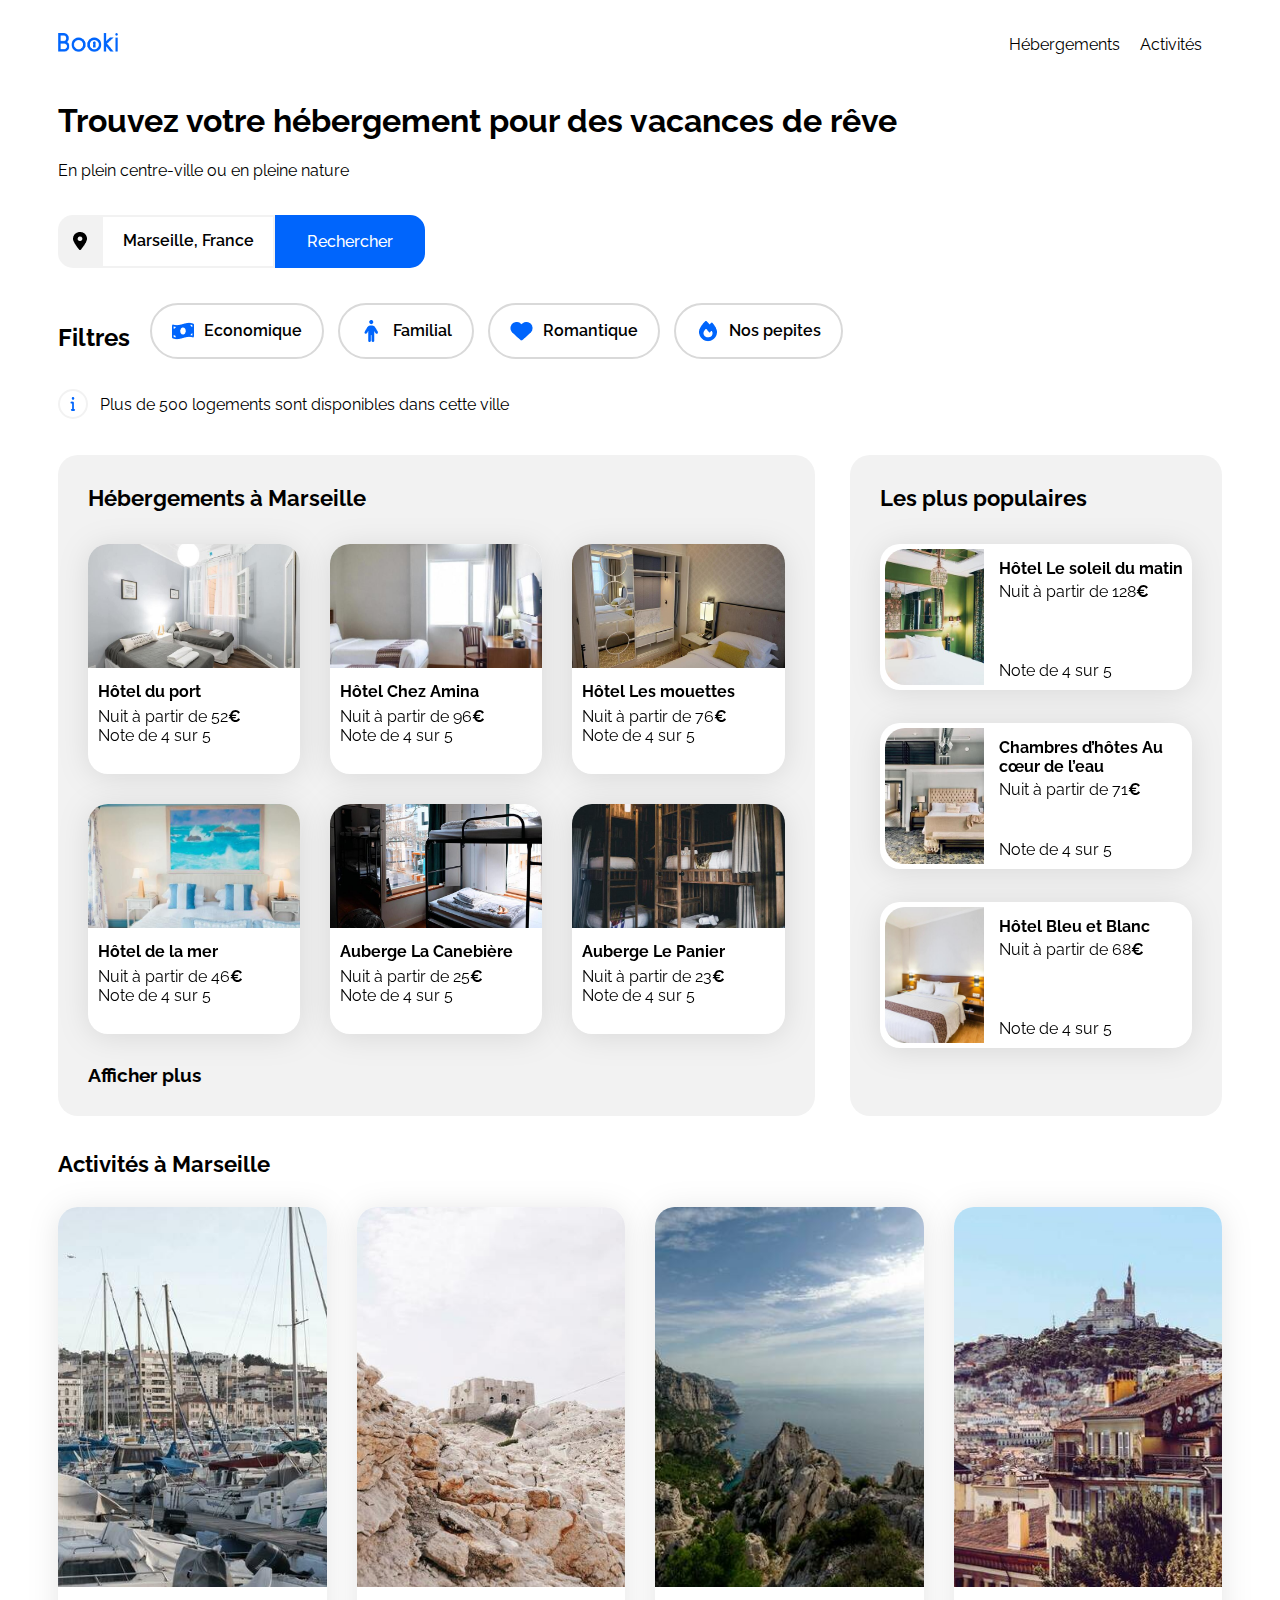
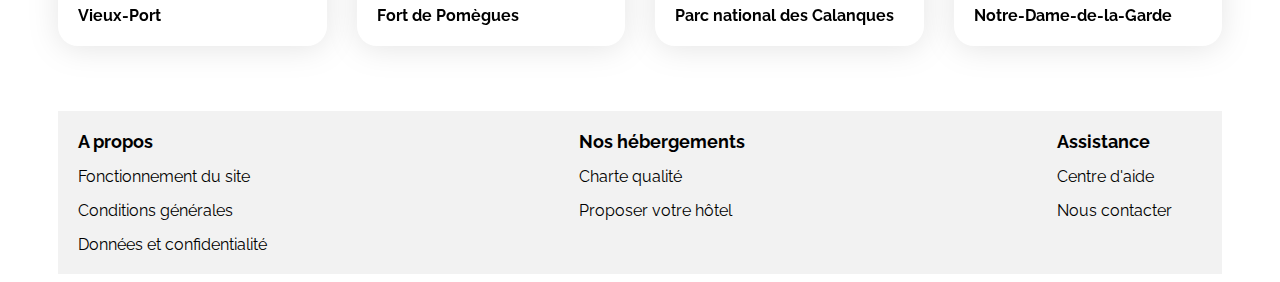
==== commit 78178c95: "Final 10 juin 2024" ====
--- a/index.html
+++ b/index.html
@@ -39,7 +39,12 @@
                         <img src="./images/Icones/Vector.png" alt="Icone">    
                     </div>
                     <input type="text" name="localisation" id="localisationInput" placeholder="Marseille, France">
+                    <span class="searchButton1"> <!-- Bouton rechercher classique -->
                     <button type="submit" id="searchButton">Rechercher</button>
+                    </span>
+                    <span class="searchButton2"> <!-- Bouton rechercher mobile -->
+                        <button type="submit" id="searchButton"><img src="./images/Icones/Vector2.png" alt="searchIcon"></button>
+                        </span>
                 </form>
             </section>
 
--- a/css/style.css
+++ b/css/style.css
@@ -68,7 +68,7 @@
     background-color: #0065FC;
     color:white;
     border:2px solid #0065FC;
-    padding: 10px;    
+    padding: 15px;    
     font-weight: 500;
     font-size: medium;
     width: 150px;
@@ -253,6 +253,7 @@
     height: 124px;
     border-top-right-radius: 20px;
     border-top-left-radius: 20px;
+    object-fit: cover;
 }
 
 .card-hebergements {
@@ -265,8 +266,8 @@
     flex: 1 0 0;
     background-color: white;
     border-radius: 20px;
-    padding: 5px;
     filter: drop-shadow(0px 3px 15px rgba(0, 0, 0, 0.1));
+    height: 215px;
 }
 
 .card-hebergements {
@@ -384,13 +385,17 @@
     }
 
     /* Propriétés de toutes les images de la section activités */
-.activities img {
-    border-top-right-radius: 20px;
-    border-top-left-radius: 20px;
-    width: 310px;
-    height: 380px;
-    object-fit: cover;
-}
+    .activities img {
+        border-top-right-radius: 20px;
+        border-top-left-radius: 20px;
+        width: 100%;
+        height: 380px;
+        object-fit: cover;
+    }
+
+    .activities-cards a {
+        width: 100%;
+    }
 
 .card-title-activity {
     font-size: 16px;
@@ -407,6 +412,7 @@
    flex-direction: row;
    align-items: flex-start;
    align-self: stretch;
+   justify-content: space-between;
 }
 
 
@@ -417,7 +423,7 @@
     padding-top: 20px;
     padding-bottom: 20px;
     gap:15px;
-    padding-right: 250px;
+    padding-right: 50px;
 }
 
 .card-title-footer {
@@ -484,6 +490,12 @@
     padding-top: 7px; 
 }
 
+/* ACTIVITÉS - Tablette (pour l'image pas assez large) */
+
+
+.activities-cards a {
+    width: 100%;
+}
 
 /* HEBERGEMENTS - Tablette */
 
@@ -499,18 +511,6 @@
     width: 100%;
 }
 
-/* ACTIVITÉS - Tablette (pour l'image pas assez large) */
-
-
-.activities-cards a {
-    width: 100%;
-}
-
-/* Footer tablette */
- .card-footer {
-     padding-right: 115px;
- }
- 
 
 /* Propriétés déjà pré-définies */
 
@@ -614,13 +614,12 @@
         padding: 15px;
         position: relative; 
         right: 15px;
-        text-indent: -9999px;
         border-radius: 15px;
-        filter: drop-shadow(0px 3px 15px rgba(0, 0, 0, 0.1));
+        box-shadow: 0px 4px 4px 0px rgba(0, 0, 0, 0.25);
     }
 
     input {
-        width:60%;
+        width:90%;
         border-right: none;
     }
 
@@ -657,6 +656,13 @@
         text-align: center;
     }
 
+    #filterEconomic:hover,
+    #filterFamily:hover,
+    #filterRomantic:hover,
+    #filterBest:hover {
+    margin-bottom: 10px;
+}
+
     .filter-item {
         display: flex;
         justify-content: flex-start ;
@@ -685,6 +691,10 @@
 
     .hebergements-and-populaires .hebergements {
         margin-top: 20px;
+        }
+
+    .card-hebergements {
+        height: 200px;
         }
 
     /* Partie Populaires MOBILE */
@@ -761,16 +771,6 @@
         right: 0;
      }
      
-     .card-footer {
-         display: flex;
-         flex-direction: column;
-         padding-left: 20px;
-         padding-top: 20px;
-         padding-bottom: 20px;
-         gap: 15px;
-         width: calc(100% - 20px); 
-         box-sizing: border-box;
-     }
 
     
 
@@ -778,5 +778,55 @@
         margin-bottom: 650px; /* Pour avoir footer sous Activités */
     }
 
+    .searchButton1 {
+        display: none; /* Pour masquer le bouton "Rechercher" sur mobile */
+    }
+
+}
+
+
+/* All devices bigger than 768px - Pour masquer le span icone recherche */
+
+
+@media (min-width: 767.98px) {
+
+    .searchButton2 {
+        display: none;
+    }
+
+}
+
+
+
+
+
+
+/* VERY Small devices (phones, less than 443px) */
+@media (max-width: 442px) {
+
+
+
+    .filter-item {
+        display: flex;
+        flex-direction: column;
+    }
+
+    #filterEconomic,
+    #filterFamily,
+    #filterRomantic,
+    #filterBest {
+        padding-right: 10px;
+        padding-left:10px;
+    }
+
+    #filterEconomic:hover,
+    #filterFamily:hover,
+    #filterRomantic:hover,
+    #filterBest:hover {
+        padding-right: 10px;
+        padding-left:10px;
+}
+
+
 
 }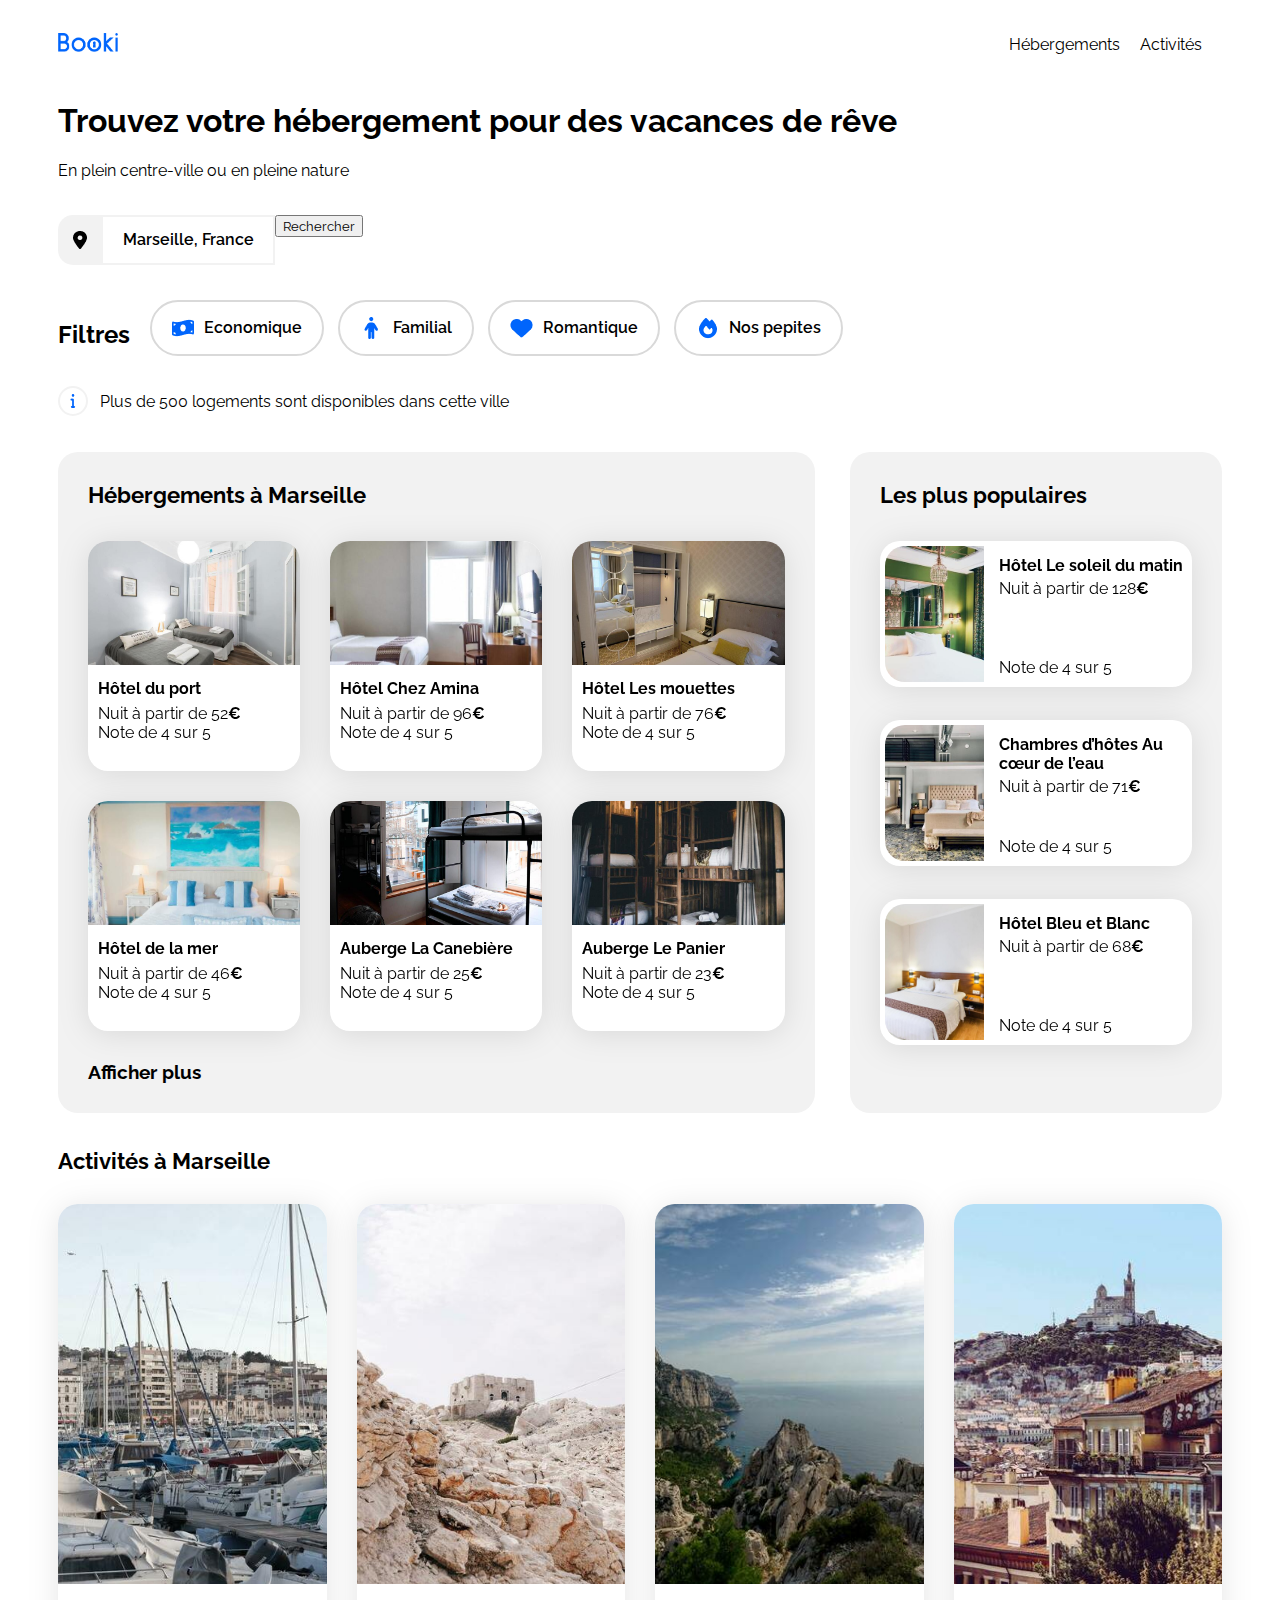
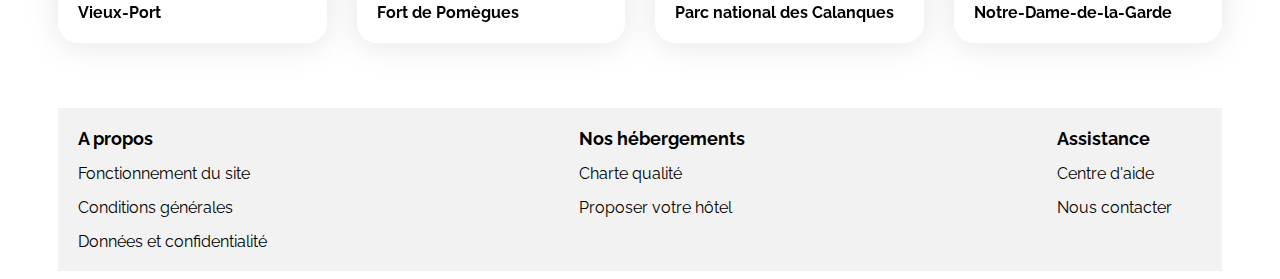
==== commit b3369ef7: "Index_Booki_Post_Soutenance" ====
--- a/index.html
+++ b/index.html
@@ -14,6 +14,7 @@
     <link rel="stylesheet" href="./css/style.css">
 </head>
 
+
 <body>
     <div class="main-container">
         <header>
@@ -22,28 +23,28 @@
             </div>
             <nav>
                 <ul>
-                    <li> <a href="XXXXXX">Hébergements</a></li>
-                    <li> <a href="XXXXXX">Activités</a></li>
+                    <li><a href="#hebergements">Hébergements</a></li>
+                    <li><a href="#activites">Activités</a></li>
                 </ul>
             </nav>
         </header>
         <main>
-            <section>
+            <section class="padding-left">
                 <h1>Trouvez votre hébergement pour des vacances de rêve</h1>
                 <p>En plein centre-ville ou en pleine nature</p>
             </section>
 
-            <section>
+            <section class="padding-left">
                 <form action="#" method="get">   
                     <div class="icon-container">
                         <img src="./images/Icones/Vector.png" alt="Icone">    
                     </div>
                     <input type="text" name="localisation" id="localisationInput" placeholder="Marseille, France">
                     <span class="searchButton1"> <!-- Bouton rechercher classique -->
-                    <button type="submit" id="searchButton">Rechercher</button>
+                    <button type="submit" id="searchButton1">Rechercher</button>
                     </span>
                     <span class="searchButton2"> <!-- Bouton rechercher mobile -->
-                        <button type="submit" id="searchButton"><img src="./images/Icones/Vector2.png" alt="searchIcon"></button>
+                        <button type="submit" id="searchButton2"><img src="./images/Icones/Vector2.png" alt="searchIcon"></button>
                         </span>
                 </form>
             </section>
@@ -101,7 +102,7 @@
 
              <!-- Section Hebergements -->
 
-                <section class="hebergements">
+                <section id="hebergements" class="hebergements">
 
                     <h2 class="section-title">Hébergements à Marseille</h2>
                    
@@ -319,7 +320,7 @@
             
             
             <!-- Début section Activités -->
-            <section class="activities">
+            <section id="activites" class="activities">
 
                 <h2 class="section-title">Activités à Marseille</h2>
 
--- a/css/style.css
+++ b/css/style.css
@@ -827,6 +827,4 @@
         padding-left:10px;
 }
 
-
-
 }